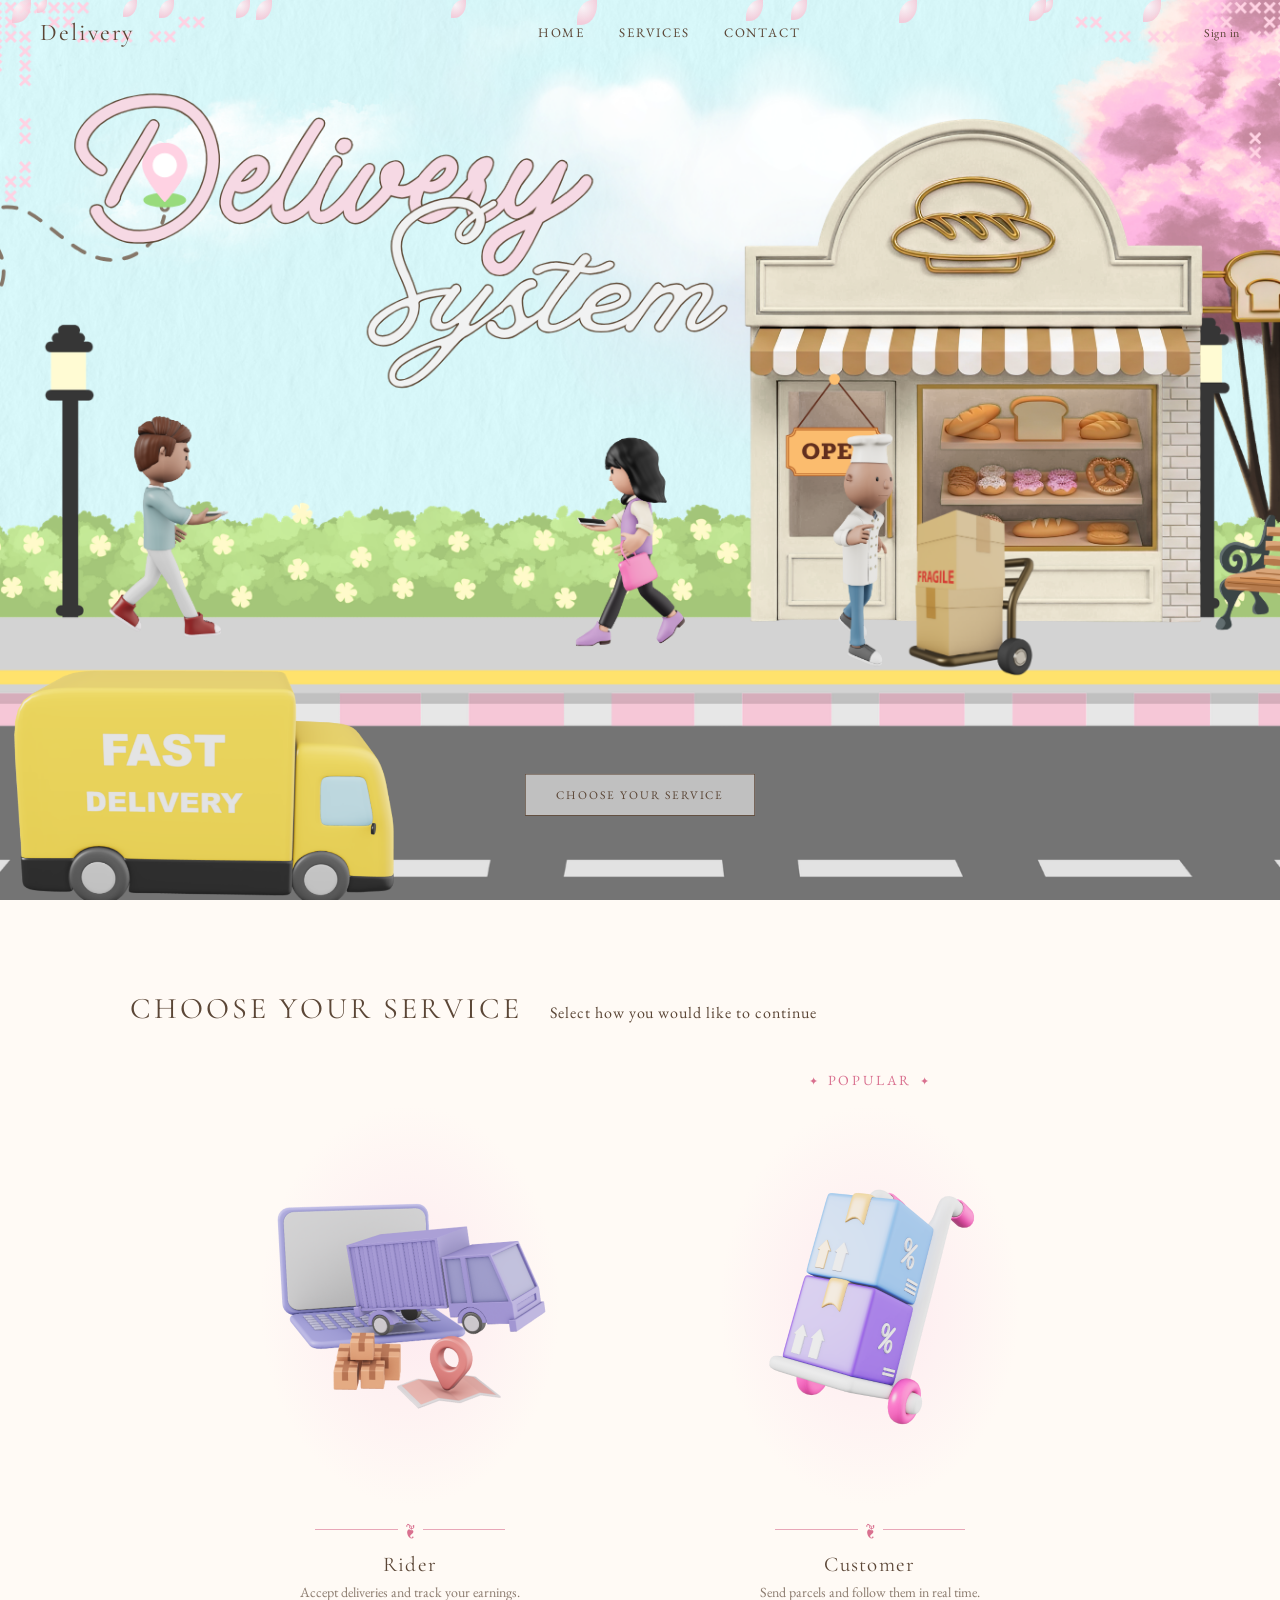
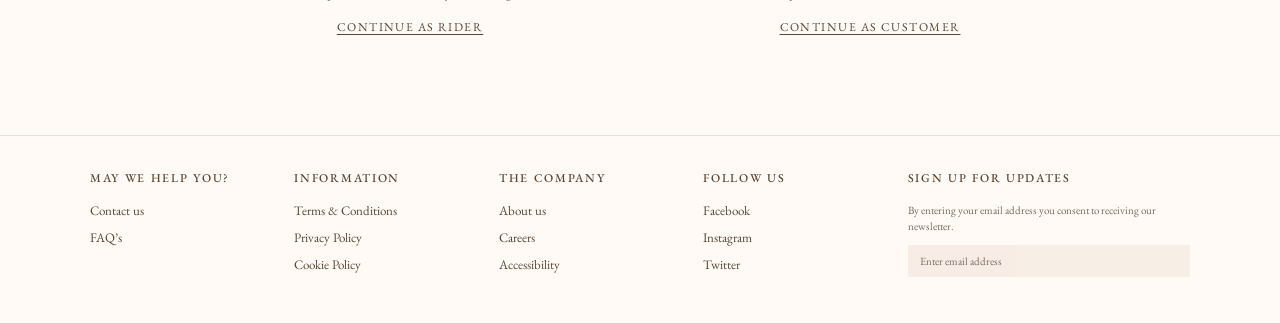
==== html/index.html @ 88eb3434 "Add files via upload" ====
<!DOCTYPE html>
<html lang="en">
<head>
<meta charset="utf-8">
<meta name="viewport" content="width=device-width, initial-scale=1, viewport-fit=cover">
<meta name="description" content="Delivery System: choose your service as a Rider or Customer.">
<title>Delivery System</title>
<link rel="preconnect" href="https://fonts.googleapis.com">
<link rel="preconnect" href="https://fonts.gstatic.com" crossorigin>
<link href="https://fonts.googleapis.com/css2?family=Cormorant+Garamond:wght@400;500&family=EB+Garamond:wght@400;500&display=swap" rel="stylesheet">
<script>document.documentElement.classList.add("js")</script>
<link rel="stylesheet" href="../css/style.css">
<style>
/* เหลือการ์ด 2 ใบ -> จัดกึ่งกลางหน้า */
@media (min-width:900px){
  #services .grid{display:grid;grid-template-columns:repeat(2,minmax(0,420px));justify-content:center;margin-left:auto;margin-right:auto}
}
</style>
</head>
<body>

<header id="top">
  <a class="logo" href="#hero">Delivery</a>
  <nav aria-label="Main navigation">
    <a href="#hero">Home</a>
    <a href="#services">Services</a>
    <a href="#footer">Contact</a>
  </nav>
  <a class="signin" id="authLink" href="login.html">Sign in</a>
</header>

<!-- ===== PAGE 1 : HERO ===== -->
<section id="hero">
  <div class="hero-bg" id="heroBg"></div>

  <div class="scene" aria-hidden="true">
    <div class="stage">
      <div class="layer map-path"><img src="../images/line_map.png" class="draw" alt="" draggable="false" decoding="async"></div>
      <div class="ripple"></div>
      <img src="../images/line_map.png" class="layer pin" alt="" draggable="false" decoding="async">

      <img src="../images/delivery.png" class="layer t-delivery" alt="" draggable="false" decoding="async">
      <img src="../images/system.png" class="layer t-system" alt="" draggable="false" decoding="async">

      <i class="spark" style="left:12.5%;top:19%;--d:3.2s;--z:1.6"></i>
      <i class="spark" style="left:31%;top:12.5%;--d:4.3s;--z:1.1"></i>
      <i class="spark" style="left:48.5%;top:18%;--d:3.7s;--z:1.5"></i>
      <i class="spark" style="left:56%;top:36%;--d:5s;--z:1.2"></i>
      <i class="spark" style="left:30%;top:47%;--d:4.6s;--z:1.4"></i>

      <img src="../images/chef.png" class="layer chef" alt="" draggable="false" decoding="async">
    </div>
  </div>

  <div class="road" aria-hidden="true">
    <img src="../images/truck.png" class="truck" alt="" decoding="async" onerror="this.style.display='none'">
  </div>

  <div class="hero-content">
    <h1 class="sr">Delivery System</h1>
    <a class="hero-btn" href="#services">Choose your service</a>
  </div>
</section>

<!-- ===== PAGE 2 : CHOOSE SERVICE ===== -->
<main id="services">
  <div class="title reveal">
    <h2>Choose your service</h2>
    <span>Select how you would like to continue</span>
  </div>

  <div class="grid">
    <article class="card reveal" style="--i:0">
      <div class="slot"><img src="../images/rider.png" alt="Rider" loading="lazy" decoding="async" onerror="this.style.display='none'"></div>
      <div class="orn"><i></i>❦<i></i></div>
      <div class="name">Rider</div>
      <div class="desc">Accept deliveries and track your earnings.</div>
      <a class="go" href="login.html?role=rider" data-role="rider" data-dest="rider.html">Continue as Rider</a>
    </article>

    <article class="card reveal" style="--i:1">
      <span class="tag">POPULAR</span>
      <div class="slot"><img src="../images/customer.png" alt="Customer" loading="lazy" decoding="async" onerror="this.style.display='none'"></div>
      <div class="orn"><i></i>❦<i></i></div>
      <div class="name">Customer</div>
      <div class="desc">Send parcels and follow them in real time.</div>
      <a class="go" href="login.html?role=customer" data-role="customer" data-dest="customer.html">Continue as Customer</a>
    </article>
  </div>
</main>

<footer id="footer">
  <div class="fcols reveal">
    <div><h4>May we help you?</h4><a href="#">Contact us</a><a href="#">FAQ’s</a></div>
    <div><h4>Information</h4><a href="#">Terms &amp; Conditions</a><a href="#">Privacy Policy</a><a href="#">Cookie Policy</a></div>
    <div><h4>The company</h4><a href="#">About us</a><a href="#">Careers</a><a href="#">Accessibility</a></div>
    <div><h4>Follow us</h4><a href="#">Facebook</a><a href="#">Instagram</a><a href="#">Twitter</a></div>
    <div><h4>Sign up for updates</h4><p>By entering your email address you consent to receiving our newsletter.</p><div class="mail">Enter email address</div></div>
  </div>
</footer>

<script src="../js/script.js"></script>
<script>
/* Service cards: signed in with the right account -> go straight there; otherwise -> login.html */
document.querySelectorAll('[data-dest]').forEach(function (a) {
  a.addEventListener('click', async function (e) {
    e.preventDefault();
    var ok = false;
    try {
      var r = await fetch('../api/api.php?a=me', { credentials: 'same-origin' }).then(function (x) { return x.json(); });
      ok = !r.guest && r.role === a.dataset.role;
    } catch (_) {}
    location.href = ok ? a.dataset.dest : a.getAttribute('href');
  });
});

/* Header: Sign in -> Sign out when logged in */
(function () {
  var link = document.getElementById('authLink');
  fetch('../api/api.php?a=me', { credentials: 'same-origin' })
    .then(function (r) { return r.json(); })
    .then(function (r) {
      if (!r || r.guest) return;
      link.textContent = 'Sign out';
      link.href = '#';
      link.addEventListener('click', function (e) {
        e.preventDefault();
        fetch('../api/api.php?a=logout', { credentials: 'same-origin' })
          .finally(function () { location.reload(); });
      });
    })
    .catch(function () {});
})();
</script>
</body>
</html>
---- css/style.css ----
:root{
        --bg:#fffaf5; --ink:#5b4636; --gold:#d9708f; --line:#efdcd2; --halo:#fde9ef; --input:#f6ebe3;
        --sky:#d6f3f7; --butter:#f4d96b;
        --ease:cubic-bezier(.22,.8,.25,1);

        /* ปรับรถตรงนี้ */
        --truck-width:clamp(220px,32vw,620px);  /* ขนาดรถ */
        --truck-bottom:-18%;                    /* ยิ่งติดลบ รถยิ่งต่ำ (ค่าบวก = สูงขึ้น) */
        --truck-speed:14s;                      /* เวลาวิ่งหนึ่งรอบ */
      }
      *{box-sizing:border-box}
      html{scroll-behavior:smooth;scroll-padding-top:70px}
body{margin:0;
  background:var(--bg);
  color:var(--ink);font-family:"EB Garamond",Georgia,serif;font-size:16px;overflow-x:hidden}
      a{color:inherit}
body.login-page{
  background:var(--bg) url("../images/bg2.png") center/cover no-repeat fixed;
}

      header{position:fixed;inset:0 0 auto 0;z-index:20;display:flex;align-items:center;justify-content:space-between;gap:16px;
        padding:18px 40px;padding-top:calc(18px + env(safe-area-inset-top,0px));
        transition:background .5s var(--ease),border-color .5s,padding .5s var(--ease);border-bottom:1px solid transparent}
      header.solid{background:color-mix(in srgb,var(--bg) 96%,transparent);
        border-color:var(--line);padding-block:12px}
      .logo{font-family:"Cormorant Garamond",Georgia,serif;font-size:24px;letter-spacing:.08em;text-decoration:none}
      nav{display:flex;gap:34px;font-size:13px;letter-spacing:.14em;text-transform:uppercase}
      nav a,.signin{text-decoration:none;position:relative}
      nav a::after{content:"";position:absolute;left:0;right:0;bottom:-4px;height:1px;background:var(--gold);transform:scaleX(0);transform-origin:left;transition:transform .4s var(--ease)}
      nav a:hover::after,nav a:focus-visible::after{transform:scaleX(1)}
      .signin{font-size:12px;letter-spacing:.06em}

      #hero{position:relative;height:100vh;height:100svh;min-height:520px;display:grid;place-items:end center;background:var(--sky);overflow:hidden;text-align:center}
      .hero-bg{position:absolute;inset:0;background:url("../images/bg1.png") 50% 50%/cover no-repeat;will-change:transform}
      .hero-content{position:relative;padding:0 24px clamp(40px,9vh,90px);transform:scale(.9)}
      .sr{position:absolute;width:1px;height:1px;overflow:hidden;clip:rect(0 0 0 0);white-space:nowrap}
      .hero-btn{display:inline-block;font-size:13px;letter-spacing:.16em;text-transform:uppercase;text-decoration:none;padding:14px 34px;border:1px solid var(--ink);
        position:relative;overflow:hidden;isolation:isolate;background:rgba(255,255,255,.55);opacity:0;animation:fade 1s ease 1.3s forwards;transition:color .4s}
      .hero-btn::before{content:"";position:absolute;inset:0;background:var(--ink);transform:translateY(101%);transition:transform .45s var(--ease);z-index:-1}
      .hero-btn:hover,.hero-btn:focus-visible{color:var(--bg)}
      .hero-btn:hover::before,.hero-btn:focus-visible::before{transform:none}
      @keyframes fade{to{opacity:1}}

      .road{position:absolute;inset:0;pointer-events:none}
      .truck{
        position:absolute;left:0;bottom:var(--truck-bottom);
        width:var(--truck-width);height:auto;
        animation:drive var(--truck-speed) linear infinite, bump .5s ease-in-out infinite;
      }
      @keyframes drive{
        from{translate:-110% 0}
        to{translate:calc(100vw + 10%) 0}
      }
      @keyframes bump{
        0%,100%{transform:translateY(0)}
        50%{transform:translateY(-4px)}
      }

      main{max-width:1100px;margin:0 auto;padding:90px 40px 100px}
      .title{display:flex;align-items:baseline;gap:28px;flex-wrap:wrap;margin-bottom:44px}
      h2{font-family:"Cormorant Garamond",Georgia,serif;font-weight:400;font-size:30px;letter-spacing:.1em;margin:0;text-transform:uppercase}
      .title span{letter-spacing:.06em}
      .grid{display:grid;grid-template-columns:repeat(3,1fr);gap:40px;text-align:center}
      .card{display:flex;flex-direction:column;align-items:center;position:relative;padding-top:34px}
      .tag{position:absolute;top:0;color:var(--gold);letter-spacing:.2em;font-size:14px}
      .slot{position:relative;width:min(100%,300px);aspect-ratio:3/4;display:grid;place-items:center;border:0;border-radius:50%/42%;
        background:radial-gradient(closest-side,var(--halo),transparent);
        overflow:visible;
        color:var(--ink);font:inherit;
        transition:transform .6s var(--ease)}
      .card:hover .slot{transform:translateY(-6px)}
      .slot img{width:100%;height:100%;object-fit:contain;display:block}
      .slot:focus-visible,.go:focus-visible,.hero-btn:focus-visible,.logo:focus-visible,nav a:focus-visible{outline:2px solid var(--gold);outline-offset:4px}
      .orn{display:flex;align-items:center;gap:8px;width:190px;margin:14px 0 12px;color:var(--gold)}
      .orn i{flex:1;height:1px;background:var(--gold);opacity:.6;transform:scaleX(1)}
      .orn i:first-child{transform-origin:right}
      .orn i:last-child{transform-origin:left}

      .name{font-family:"Cormorant Garamond",Georgia,serif;font-size:21px;letter-spacing:.06em}
      .desc{font-size:14px;opacity:.7;margin:6px 0 16px;max-width:240px;line-height:1.4}
      .go{font-size:12px;letter-spacing:.12em;text-transform:uppercase;text-decoration:underline;text-underline-offset:3px;
        position:relative;white-space:nowrap}

      footer{border-top:1px solid var(--line);padding:34px 40px 40px}
      .fcols{max-width:1100px;margin:0 auto;display:grid;grid-template-columns:repeat(4,1fr) 1.6fr;gap:28px;font-size:13px}
      .fcols h4{margin:0 0 16px;font-weight:500;font-size:12px;letter-spacing:.14em;text-transform:uppercase}
      .fcols a{display:block;text-decoration:none;margin-bottom:10px}
      .fcols p{margin:0 0 10px;font-size:11px;line-height:1.5;opacity:.8}
      .mail{background:var(--input);padding:9px 12px;font-size:11px;opacity:.8}

      .js .reveal{opacity:0;transform:translateY(24px);transition:opacity .9s var(--ease),transform .9s var(--ease);transition-delay:calc(var(--i,0)*.12s)}
      .js .reveal.in{opacity:1;transform:none}

      .progress{position:fixed;top:0;left:0;right:0;height:3px;z-index:30;pointer-events:none;
        transform:scaleX(0);transform-origin:left;will-change:transform;
        background:linear-gradient(90deg,#f7b6c9,var(--gold),var(--butter))}

      .petals{position:absolute;inset:0;overflow:hidden;pointer-events:none}
      .petals i{position:absolute;top:0;left:var(--x);
        width:var(--s);height:calc(var(--s)*1.25);
        background:radial-gradient(circle at 30% 30%,#fff3f7,#f8c6d6 70%);
        border-radius:80% 0 80% 0;opacity:.85;will-change:transform;
        animation:petal var(--d) linear var(--dl) infinite}
      @keyframes petal{
        0%  {transform:translate3d(0,-10vh,0) rotate(0)}
        50% {transform:translate3d(var(--sw),55vh,0) rotate(calc(var(--r)*.5))}
        100%{transform:translate3d(calc(var(--sw)*-.6),115vh,0) rotate(var(--r))}
      }

      .title h2 .w{display:inline-block;white-space:nowrap;letter-spacing:inherit}
      .title h2 .ch{letter-spacing:inherit}
      .js .title h2 .ch{display:inline-block;opacity:0;transform:translateY(.6em) rotate(6deg)}
      .js .title.in h2 .ch{opacity:1;transform:none;
        transition:opacity .7s var(--ease) calc(var(--c)*45ms + .15s),
                  transform .9s var(--ease) calc(var(--c)*45ms + .15s)}
      .js .title>span{opacity:0;transition:opacity 1s ease 1s}
      .js .title.in>span{opacity:1}

      .js .card.reveal{transform:translateY(46px) scale(.95)}
      .js .card.reveal.in{transform:none}

      .js .orn i{transform:scaleX(0);
        transition:transform 1.1s var(--ease) calc(var(--i,0)*.12s + .35s)}
      .js .card.in .orn i{transform:scaleX(1)}
      .orn-mark{display:inline-block}
      .js .orn-mark{opacity:0;transform:scale(0) rotate(-90deg);
        transition:opacity .6s ease calc(var(--i,0)*.12s + .3s),
                  transform .9s cubic-bezier(.34,1.56,.64,1) calc(var(--i,0)*.12s + .3s)}
      .js .card.in .orn-mark{opacity:1;transform:none;animation:beat 2.8s ease-in-out 1.8s infinite}
      @keyframes beat{0%,100%{scale:1}50%{scale:1.22}}

      .slot::before{content:"";position:absolute;inset:8%;border-radius:50%;z-index:0;
        background:radial-gradient(closest-side,rgba(217,112,143,.3),transparent);
        opacity:0;transition:opacity .6s var(--ease)}
      .card:hover .slot::before{opacity:1}
      .slot img{position:relative;z-index:1;
        animation:float 5.5s ease-in-out infinite;
        transition:transform .6s var(--ease),filter .6s var(--ease)}
      .card:nth-child(2) .slot img{animation-duration:6.5s;animation-delay:-2s}
      .card:nth-child(3) .slot img{animation-duration:6s;animation-delay:-4s}
      .card:hover .slot img{transform:scale(1.07) rotate(-2deg);
        filter:drop-shadow(0 16px 22px rgba(217,112,143,.28))}
      @keyframes float{
        0%,100%{translate:0 0;rotate:0deg}
        50%{translate:0 -10px;rotate:1.2deg}
      }

      .tag::before,.tag::after{content:"✦";display:inline-block;font-size:.75em;margin:0 .7em;
        animation:twinkle 2.4s ease-in-out infinite}
      .tag::after{animation-delay:1.2s}
      @keyframes twinkle{0%,100%{opacity:.25;scale:.7}50%{opacity:1;scale:1.15}}

      .go::after{content:"→";position:absolute;left:100%;top:0;margin-left:.5em;opacity:0;
        transform:translateX(-6px);transition:opacity .4s,transform .4s var(--ease)}
      .card:hover .go::after,.go:focus-visible::after{opacity:1;transform:none}

      .fcols a{transition:transform .35s var(--ease),color .35s}
      .fcols a:hover{transform:translateX(5px);color:var(--gold)}

      .scene{position:absolute;inset:0;overflow:hidden;pointer-events:none}
      .stage{position:absolute;left:50%;top:50%;
        width:max(100%,calc(100vh*16/9)); 
        width:max(100%,calc(max(100svh,520px)*16/9));
        aspect-ratio:16/9;transform:translate(-50%,-50%)}
      .layer{position:absolute;left:0;top:0;width:100%;height:100%;display:block;
        user-select:none;-webkit-user-drag:none;pointer-events:none}

      .chef{transform-origin:64% 73%;
        animation:chef-out 18s ease-in-out infinite,
                  chef-bob 1.6s ease-in-out infinite}
      @keyframes chef-out{
        0%,8%  {opacity:0;translate:-4% 0;scale:.92 .92}
        11%    {opacity:1;translate:-1.5% 0;scale:1.05 .95}
        14%    {opacity:1;translate:0 0;scale:.97 1.04}
        17%,70%{opacity:1;translate:0 0;scale:1 1}
        73%    {opacity:1;translate:-1.5% 0;scale:1.03 .97}
        77%,100%{opacity:0;translate:-4% 0;scale:.92 .92}
      }
      @keyframes chef-bob{
        0%,100%{transform:translateY(0) rotate(-.6deg)}
        25%    {transform:translateY(-.5%) rotate(.8deg)}
        50%    {transform:translateY(0) rotate(1.4deg)}
        75%    {transform:translateY(-.5%) rotate(.2deg)}
      }

      .t-delivery{--s:1;--x:0%;--y:0%;
        transform:translate(var(--x),var(--y)) scale(var(--s));
        animation:lux-in 1.6s var(--ease) .4s both}
      .t-system{--s:1;--x:0%;--y:0%;
        transform:translate(var(--x),var(--y)) scale(var(--s));
        animation:lux-in 1.6s var(--ease) 1s both}
      @keyframes lux-in{
        from{opacity:0;translate:0 1.6%;filter:blur(4px)}
        to  {opacity:1;translate:0 0;filter:none}
      }

      .map-path{clip-path:polygon(0 21%,18% 21%,18% 26%,23% 26%,23% 40%,0 40%)}
      .map-path .draw{position:absolute;inset:0;width:100%;height:100%;display:block;
        animation:draw-line 3.2s cubic-bezier(.45,0,.25,1) .6s both}
      @keyframes draw-line{
        from{clip-path:inset(0 100% 0 0)}
        to  {clip-path:inset(0 78% 0 0)}
      }

      .pin{clip-path:inset(14% 77% 74% 18%);
        animation:lux-pin 1.2s var(--ease) 1.8s both}
      @keyframes lux-pin{
        from{opacity:0;translate:0 -3%}
        to  {opacity:1;translate:0 0}
      }

      .ripple{position:absolute;left:20.3%;top:22.6%;width:3%;height:1.6%;translate:-50% -50%;
        border:1px solid rgba(217,112,143,.75);border-radius:50%;opacity:0;
        animation:lux-ripple 2.6s ease-out 2.9s 1 both}
      @keyframes lux-ripple{
        0%  {opacity:.55;scale:.6}
        100%{opacity:0;scale:2.4}
      }

      .spark{display:none}

      /* ---------- หยุด animation ทั้ง hero เมื่อเลื่อนพ้นจอ ---------- */
      #hero.is-off *,#hero.is-off *::before,#hero.is-off *::after{
        animation-play-state:paused!important}

      /* =====================================================
        RESPONSIVE
        ===================================================== */
      @media (max-width:820px){
        .hero-bg{background-position:50% 50%}
        header{padding-inline:20px}
        nav{display:none}
        main{padding:70px 20px 70px}
        .grid{grid-template-columns:1fr;gap:56px}
        .fcols{grid-template-columns:1fr 1fr}
        footer{padding:28px 20px}
        .fcols>div:last-child{grid-column:1/-1}
      }

      /* =====================================================
        REDUCED MOTION (รวมไว้ที่เดียว ต้องอยู่ท้ายสุด)
        ===================================================== */
      @media (prefers-reduced-motion:reduce){
        html{scroll-behavior:auto}
        *,*::before,*::after{
          animation-duration:.01ms!important;
          animation-delay:0s!important;
          animation-iteration-count:1!important;
          transition-duration:.01ms!important;
          transition-delay:0s!important}
        .js .reveal,.hero-btn{opacity:1;transform:none}
        .js .card.reveal{transform:none}
        .js .orn i,.js .orn-mark,.js .title>span{opacity:1;transform:none}
        .truck{animation:none;translate:30vw 0}
        .petals{display:none}
        .slot img,.orn-mark,.tag::before,.tag::after{animation:none!important}
        .scene *{animation:none!important}
        .ripple,.spark{display:none}
      }
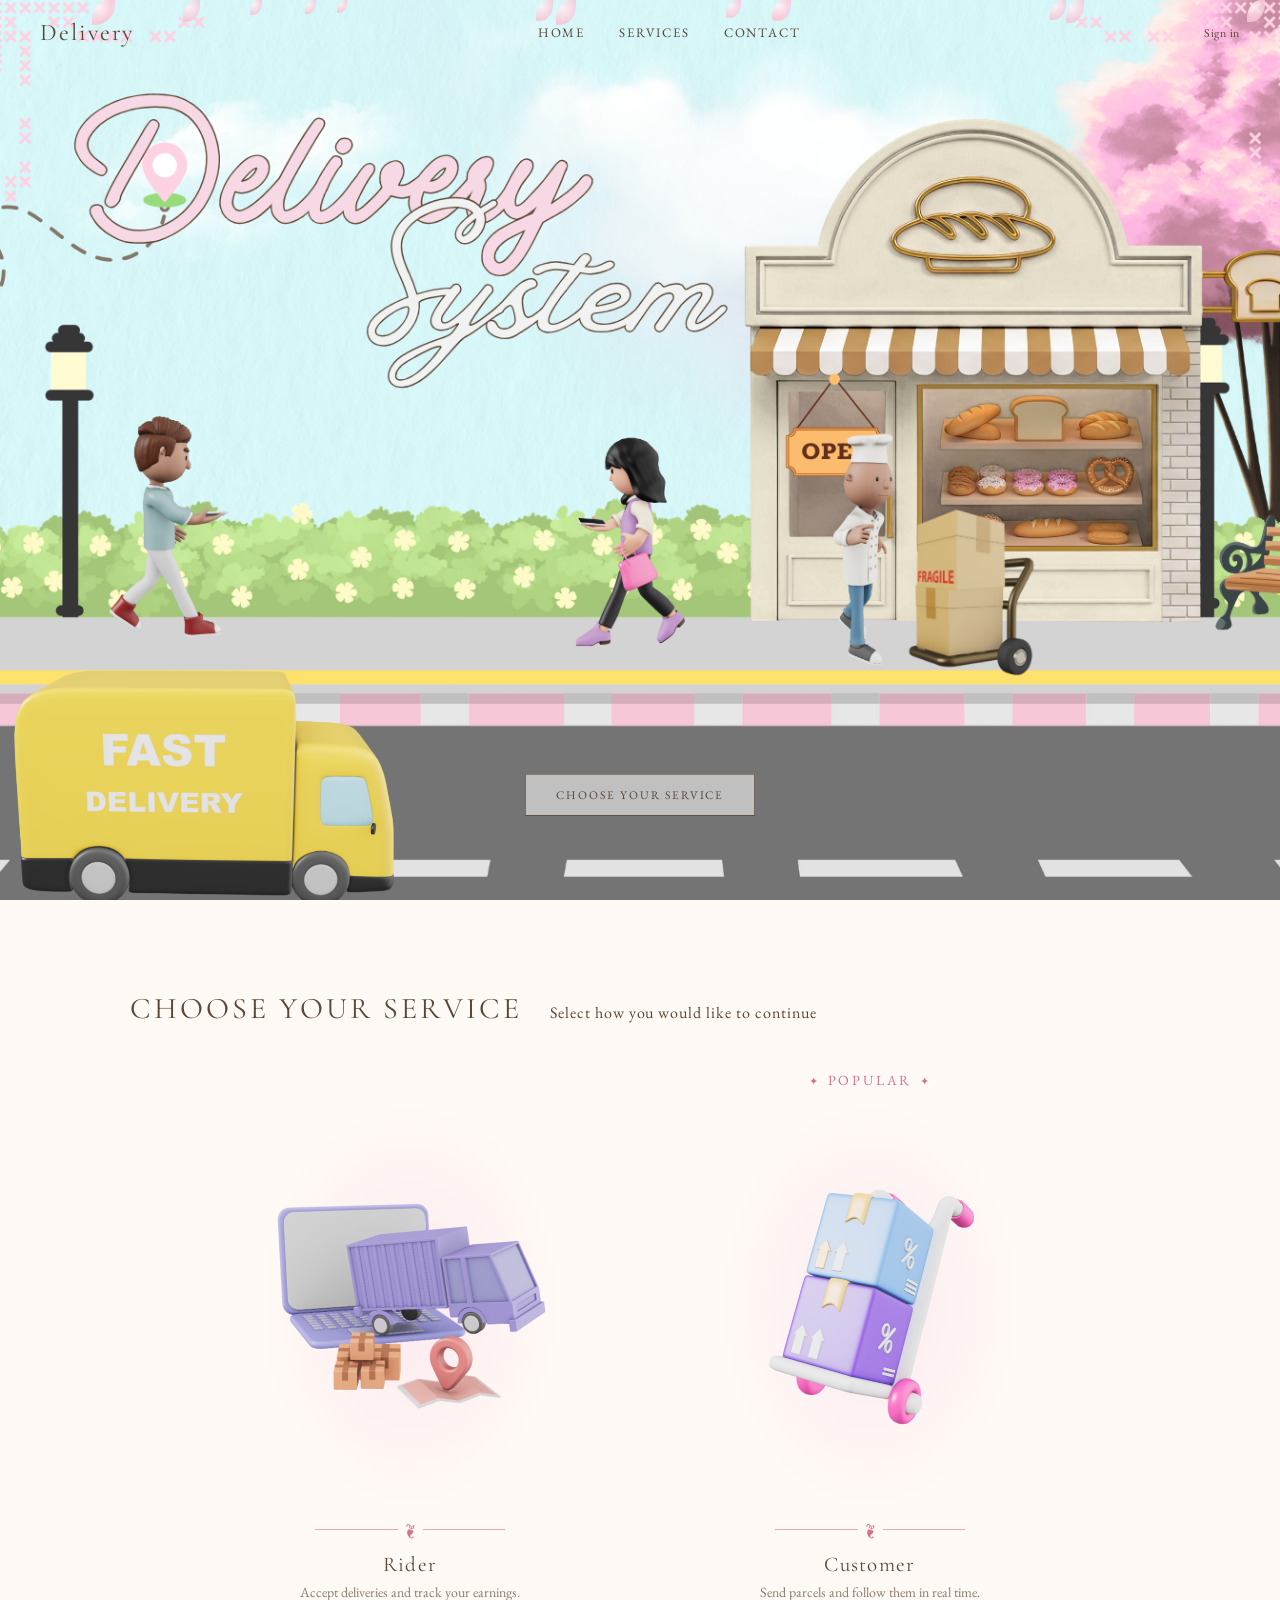
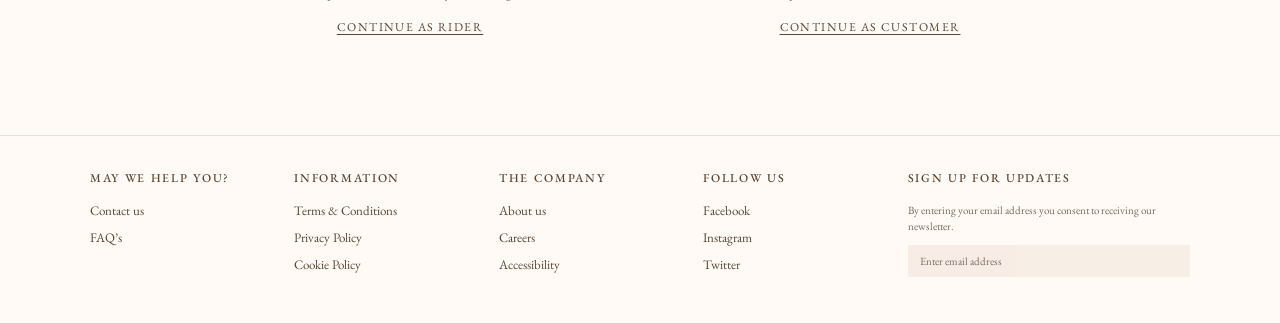
==== commit 4bac2115: "Update index.html" ====
--- a/html/index.html
+++ b/html/index.html
@@ -5,6 +5,7 @@
 <meta name="viewport" content="width=device-width, initial-scale=1, viewport-fit=cover">
 <meta name="description" content="Delivery System: choose your service as a Rider or Customer.">
 <title>Delivery System</title>
+<script src="../js/demo.js"></script>
 <link rel="preconnect" href="https://fonts.googleapis.com">
 <link rel="preconnect" href="https://fonts.gstatic.com" crossorigin>
 <link href="https://fonts.googleapis.com/css2?family=Cormorant+Garamond:wght@400;500&family=EB+Garamond:wght@400;500&display=swap" rel="stylesheet">
@@ -133,4 +134,4 @@
 })();
 </script>
 </body>
-</html>+</html>
